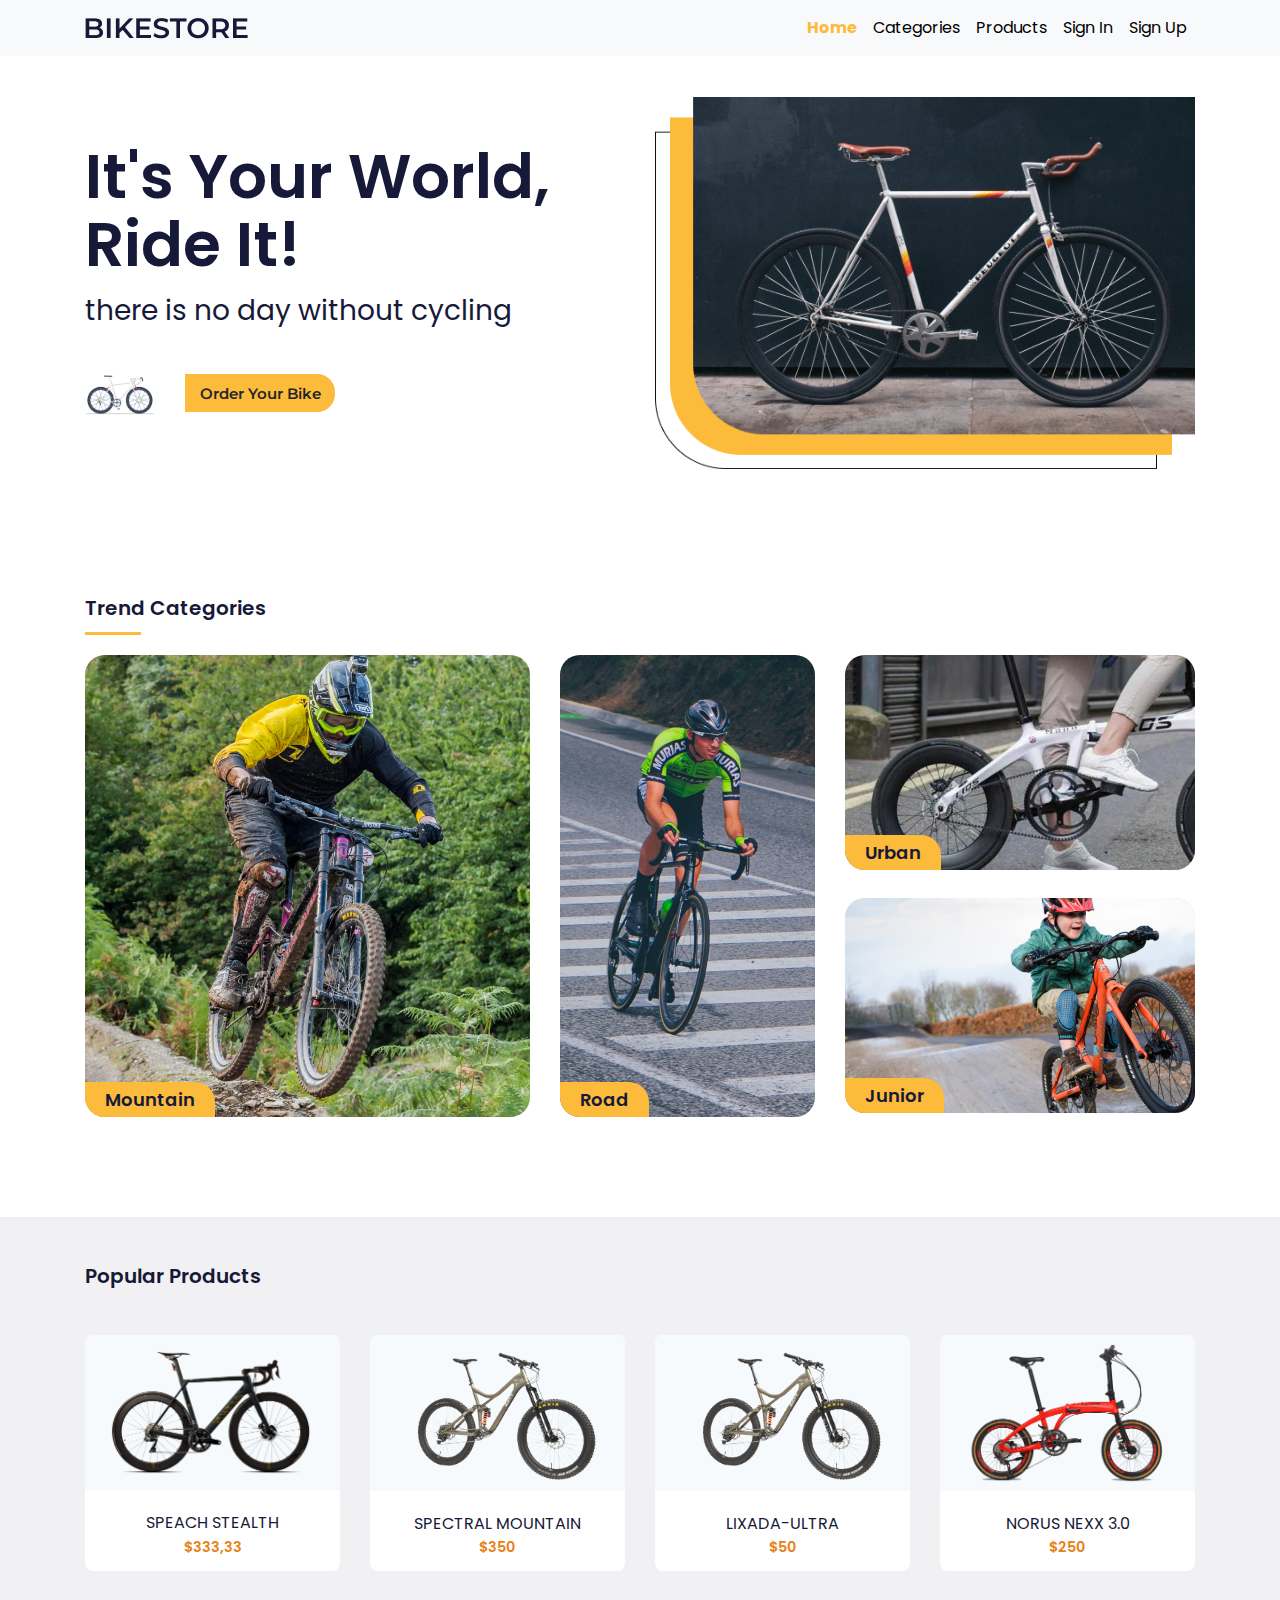
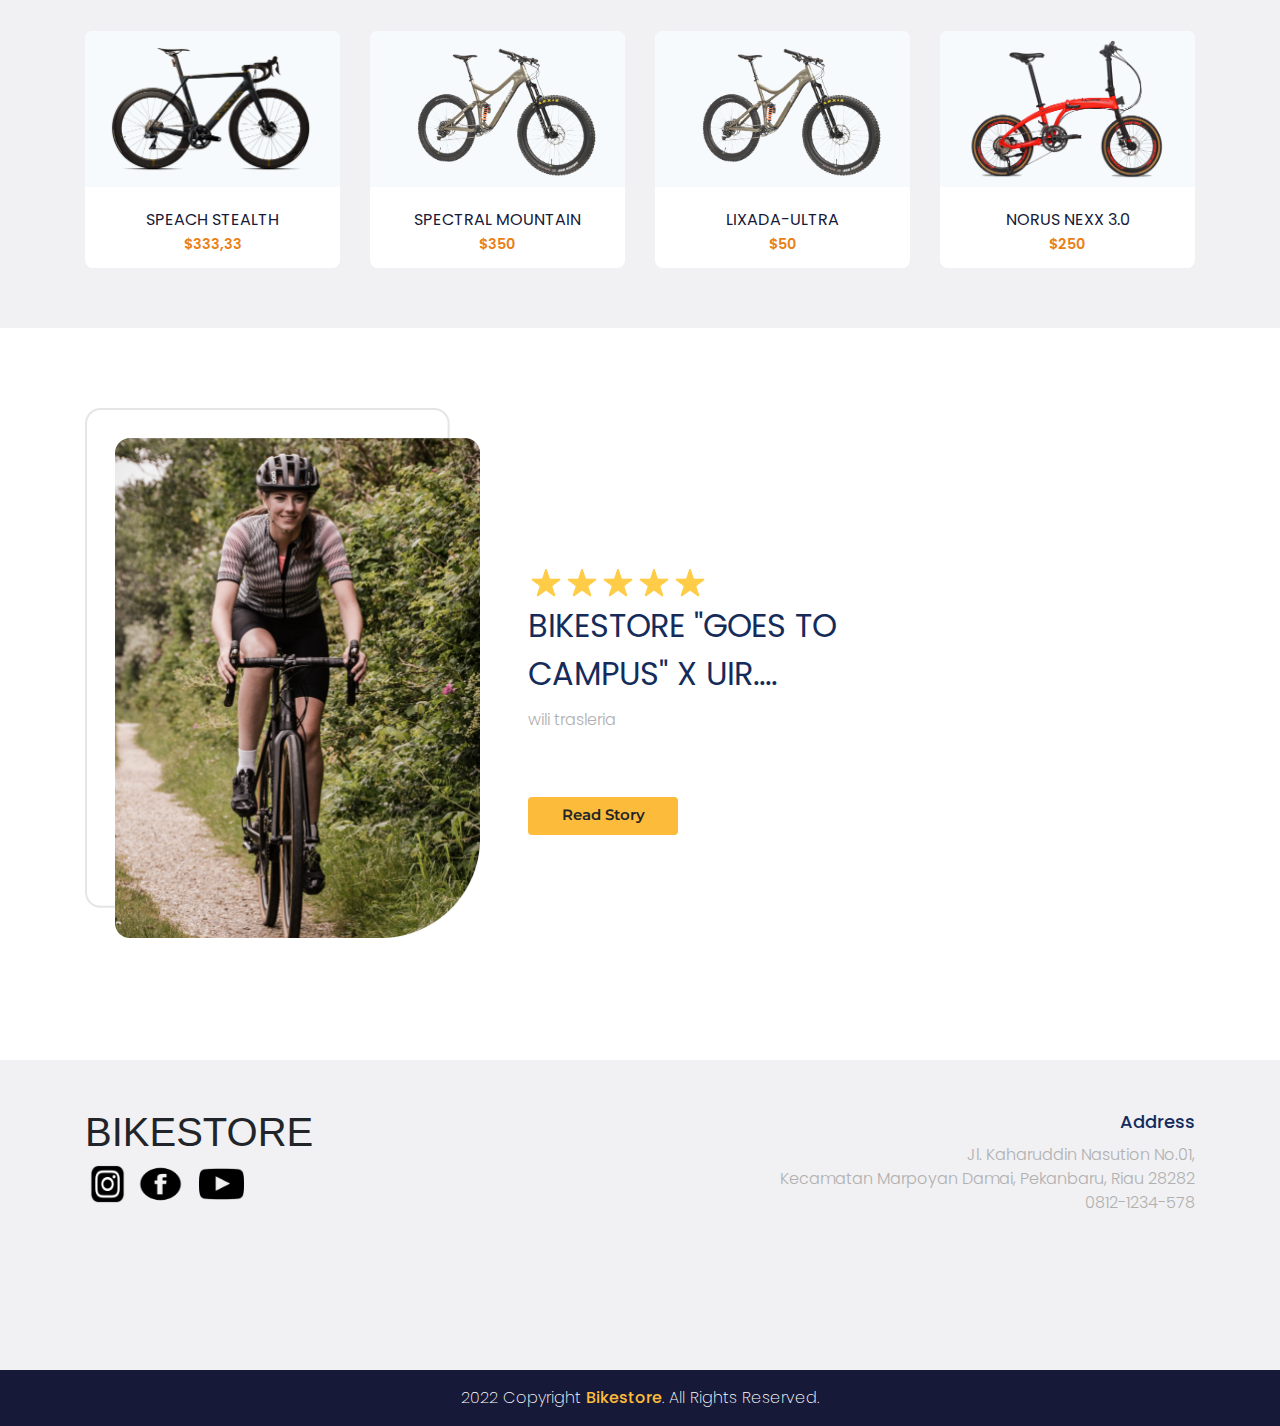
==== index.html @ 97cc5b8b "first commit" ====
<html lang="en">
<head>
    <meta charset="UTF-8">
    <meta http-equiv="X-UA-Compatible" content="IE=edge">
    <meta name="viewport" content="width=device-width, initial-scale=1.0">
    <link rel="stylesheet" href="frontend/libraries/bootstrap/css/bootstrap.css">
    <link href="https://fonts.googleapis.com/css2?family=Montserrat:wght@100;300;400;500;600;700;800&family=Poppins:wght@400;500;600;800&display=swap" rel="stylesheet">
    <link rel="stylesheet" href="frontend/styles/main.css">
    
    <title>Home</title>
</head>
<body>
  <header>
    <nav class="navbar navbar-expand-lg navbar-light fixed-top bg-light">
      <div class="container">
        <a class="navbar-brand" href="#">
          <img src="frontend/images/bikestore.png">
        </a>
        <button class="navbar-toggler" type="button" data-toggle="collapse" data-target="#navbarSupportedContent" aria-controls="navbarSupportedContent" aria-expanded="false" aria-label="Toggle navigation">
          <span class="navbar-toggler-icon"></span>
        </button>

        <div class="collapse navbar-collapse" id="navbarSupportedContent">
          <ul class="navbar-nav ml-auto">
            <li class="nav-item">
              <a class="nav-link active" href="#">Home</a>
            </li>
            <li class="nav-item">
              <a class="nav-link" href="#">Categories</a>
            </li>
            <li class="nav-item">
              <a class="nav-link" href="pages/detail.html">Products</a>
            </li>
            <li class="nav-item">
              <a class="nav-link" href="#">Sign In</a>
            </li>
            <li class="nav-item">
              <a class="nav-link" href="#">Sign Up</a>
            </li>
          </ul>
        </div>
      </div>
    </nav>
  </header>

  <!-- Hero Banner -->
  <section class="pt-5 hero-banner">
    <div class="container">
      <div class="row align-items-center">
        <div class="col-md-6 pr-5">
          <h1 class="mb-3">
            It's Your World, <br> Ride It!
          </h1>
          <p class="mb-5 w-100">
            there is no day without cycling
          </p>
          <img src="frontend/images/bicycle-logo.svg" alt="logo bikestore" class="banner-logo">
          <button class="btn btn-cta p-2">Order Your Bike</button>
        </div>
  
        <div class="col-md-6 pl-6 mt-5">
          <div>
            <img src="frontend/images/bannfer-full.png" alt="" class="img-fluid ">
            <!-- <img src="frontend/images/banner-frame.png" alt="" class="img-fluid position-absolute banner-img-frame">
            <img src="frontend/images/banner-frame-1.png" alt="" class="img-fluid position-absolute banner-img-frame-1"> -->
          </div>
        </div>
      </div>
    </div>
  </section>

  <!-- Trend Categories -->
  <section class="container categories">
    <div class="row">
      <div class="col-12">
        <div class="d-flex section-title">
          <h4>Trend</h4>
          <h4> &nbsp;Categories</h4>
        </div>
      </div>
    </div>
    <div class="row">
      <div class="col-6 col-md-5 component-categories d-block">
        <div class="tag">
          <span>Mountain</span>
        </div>
        <a href="pages/detail.html">
          <div class="categories-thumbnail">
            <div class="categories-image" style="background-image: url('frontend/images/categories-mountain.jpg');">
            </div>
          </div>
        </a>
      </div>
      <div class="col-6 col-md-3 component-categories d-block">
        <div class="tag">
          <span>Road</span>
        </div>
        <a href="pages/detail.html">
          <div class="categories-thumbnail">
            <div class="categories-image" style="background-image: url('frontend/images/categories-road.jpg');">

            </div>
          </div>
        </a>
        <!-- <div class="card">card</div> -->
      </div>
      <div class="col-12 col-md-4">
        <div class="row">
          <div class="col-12 col-md-12 component-categories d-block">
            <div class="tag">
              <span>Urban</span>
            </div>
            <a href="pages/detail.html">
              <div class="categories-thumbnail-small">
                <div class="categories-image" style="background-image: url('frontend/images/categories-urban.jpg');">
    
                </div>
              </div>
            </a>
          </div>
        </div>
        <div class="row mt-2">
          <div class="col-12 col-md-12 component-categories d-block">
            <div class="tag">
              <span>Junior</span>
            </div>
            <a href="pages/detail.html">
              <div class="categories-thumbnail-small">
                <div class="categories-image" style="background-image: url('frontend/images/categories-junior.jpg');">
    
                </div>
              </div>
            </a>
          </div>
        </div>
      </div>
    </div>
  </section>

  <!-- Popular Products -->
  <section class="popular-products">
    <div class="container">
      <div class="row">
        <div class="col-12">
          <h4 class="mb-5 mt-5">Popular Products</h4> 
        </div>
      </div>
      <div class="row">
        <div class="col-6 col-md-4 col-lg-3">
          <a href="pages/detail.html" class="component-products d-block"> 
            <div class="products-image mb-4">
              <img src="frontend/images/speach-stealth.png" alt="" class="w-100">
            </div>
            <div class="products-text mb-2">
              Speach Stealth
            </div>
            <div class="products-price">
              $333,33
            </div>
          </a>
        </div>
        <div class="col-6 col-md-4 col-lg-3">
          <a href="pages/detail.html" class="component-products d-block"> 
            <div class="products-image mb-4">
              <img src="frontend/images/spectral-mountain.png" alt="" class="w-100">
            </div>
            <div class="products-text mb-2">
              Spectral Mountain
            </div>
            <div class="products-price">
              $350
            </div>
          </a>
        </div>
        <div class="col-6 col-md-4 col-lg-3">
          <a href="pages/detail.html" class="component-products d-block"> 
            <div class="products-image mb-4">
              <img src="frontend/images/spectral-mountain.png" alt="" class="w-100">
            </div>
            <div class="products-text mb-2">
              lixada-ultra
            </div>
            <div class="products-price">
              $50
            </div>
          </a>
        </div>
        <div class="col-6 col-md-4 col-lg-3">
          <a href="pages/detail.html" class="component-products d-block"> 
            <div class="products-image mb-4">
              <img src="frontend/images/noriss.png" alt="" class="w-100">
            </div>
            <div class="products-text mb-2">
              Norus Nexx 3.0
            </div>
            <div class="products-price">
              $250
            </div>
          </a>
        </div>
        <div class="col-6 col-md-4 col-lg-3">
          <a href="pages/detail.html" class="component-products d-block"> 
            <div class="products-image mb-4">
              <img src="frontend/images/speach-stealth.png" alt="" class="w-100">
            </div>
            <div class="products-text mb-2">
              Speach Stealth
            </div>
            <div class="products-price">
              $333,33
            </div>
          </a>
        </div>
        <div class="col-6 col-md-4 col-lg-3">
          <a href="pages/detail.html" class="component-products d-block"> 
            <div class="products-image mb-4">
              <img src="frontend/images/spectral-mountain.png" alt="" class="w-100">
            </div>
            <div class="products-text mb-2">
              Spectral Mountain
            </div>
            <div class="products-price">
              $350
            </div>
          </a>
        </div>
        <div class="col-6 col-md-4 col-lg-3">
          <a href="pages/detail.html" class="component-products d-block"> 
            <div class="products-image mb-4">
              <img src="frontend/images/spectral-mountain.png" alt="" class="w-100">
            </div>
            <div class="products-text mb-2">
              lixada-ultra
            </div>
            <div class="products-price">
              $50
            </div>
          </a>
        </div>
        <div class="col-6 col-md-4 col-lg-3">
          <a href="pages/detail.html" class="component-products d-block"> 
            <div class="products-image mb-4">
              <img src="frontend/images/noriss.png" alt="" class="w-100">
            </div>
            <div class="products-text mb-2">
              Norus Nexx 3.0
            </div>
            <div class="products-price">
              $250
            </div>
          </a>
        </div>
      </div>
    </div>
  </section>

  <!-- Testimonial -->
  <section class="testimonial">
    <div class="container">
      <div class="row align-items-center">
        <div class="col-auto">
          <div class="testimonial-hero">
            <img src="frontend/images/testimonial-hero.png" alt="Testimonial" class="position-absolute testimonial-hero-image">
            <img src="frontend/images/testimonial-frame.png" alt="Testimonial" class="testimonial-frame">
          </div>
        </div>
        <div class="colfa-rotate-180 col-md-4 ml-5">
          <div class="stars align-items-center">
            <img src="frontend/images/stars.png" alt="">
          </div>
          <h2 class="testimonial-text">BIKESTORE "GOES TO CAMPUS" X UIR....</h2>
          <p class="testimonial-name
          ">wili trasleria</p>
          
          <a href="#" class="btn btn-testimonial mt-5">
            Read Story
          </a>
        </div>
      </div>
    </div><br><br><br>
  </section>

  <!-- Footer -->
  <div class="footer">
    <div class="container">
      <div class="row">
        <div class="col-6">
          <h1 class="mt-5 text-uppercase">Bikestore</h1>
          <div class="d-flex flex-row">
            <a href="https://mail.google.com/mail/u/0/#inbox">
              <img src="frontend/images/icon-ig.png">
            </a>
            <img src="frontend/images/icon-fb.png"  class="ml-2">
            <img src="frontend/images/icon-youtube.png"  class="ml-3">
          </div>
        </div>
        <div class="col-6">
          <div class="footer-tag mt-5">
            <h3>Address</h3>
            <p>Jl. Kaharuddin Nasution No.01, <br>
              Kecamatan Marpoyan Damai, Pekanbaru, Riau 28282 <br>0812-1234-578
            </p>
          </div>
        </div>
      </div>
    </div>
  </div>

  <footer>
    <div class="container">
      <div class="row">
        <div class="col-12 text-center">
          <p class="pt-3">
            2022 Copyright <a href="#">Bikestore</a>. All Rights Reserved.
          </p>
        </div>
      </div>
    </div>
  </footer> 


  <script src="frontend/libraries/jquery-3.6.0.min.js"></script>
  <script src="frontend/libraries/bootstrap/js/bootstrap.js"></script>
</body>
</html>
---- frontend/styles/main.css ----
header {
    border-bottom: 1px solid #e9ecef;
    width: 100%;
    position: relative;
}

.navbar-brand img {
    max-height: 80px;
}

.nav-item {
    font-family: 'poppins', sans-serif;
    font-weight: 400;
}

.nav-item.active {
    font-family: 'poppins', sans-serif;
    font-weight: 600;
    color: #FCBB3A !important;
}

ul li a {
    color: #000000 !important;
}

ul li a:hover {
    color: #FCBB3A !important;
}

.nav-item .nav-link.active {
    font-weight: bold;
    color: #FCBB3A !important;
}

/* Hero Banner */
section.hero-banner {
    margin-bottom: 8rem;
}

section h1 {
    font-size: 62px;
    font-style: normal;
    font-family: 'Poppins';
    font-weight: 600;
    line-height: 110%;
    color: #171938;
    
}

section h4 {
    font-family: 'Poppins';
    font-style: normal;
    font-weight: 600;
    font-size: 20px;
    line-height: 110%;
    color: #171938;
}

section p {
    font-family: 'Poppins';
    font-style: normal;
    font-weight: 400;
    font-size: 28px;
    line-height: 110%;
    color: #171938;
}

section .btn-cta {
    background-color: #FCBB3A;
    font-family: 'Montserrat', sans-serif;
    font-weight: 600;
    font-size: 15px;

    position: absolute;
    width: 150px;
    height: 38px;
    left: 115px;
    border-radius: 0px 18px 18px 0px;
}

section .btn-cta:hover {
    background-color: #fca800;
}

section .banner-logo {
    position:absolute ;
    width: 70px;
}

section .banner-img {
    margin: -110px 0 0 0;
    
    max-width: 480px;
}
section .banner-img-frame {
    margin: -90px 0 0 40px;
    z-index: 1;
    max-width: 480px;
}
section .banner-img-frame-1 {
    margin: -70px 0 0 20px;
    max-width: 480px;
}

.card {
    height: 100%;
}

.section-title {
    border-bottom: 3px solid #FCBB3A;
    padding-bottom: 5px;
    width: 5%;
    margin-bottom: 20px;
}

/* Categories */
section.categories {
    margin-bottom: 5rem;
}

.component-categories {
    margin-bottom: 20px;
}

.component-categories:hover {
    text-decoration: none;
}

.tag {
    z-index: 3;
    background-color: #FCBB3A;
    padding: .25rem 1.25rem;
    position: absolute;
    bottom: 0;
    left: 15px;
    color: white;
    min-height: 30px;
    border-radius: 0px 20px;
    
}

.tag span {
    font-family: 'Poppins';
    font-style: normal;
    font-weight: 600;
    font-size: 18px;
    color: #171938;
}

.categories-thumbnail {
    width: 100%;
    height: 462px;
    border-radius: 20px;
    overflow: hidden;
    position: relative;
    z-index: 1;
}

.categories-thumbnail:hover .categories-image {
    transform: scale(1.1);
}

.categories-thumbnail-small {
    width: 100%;
    height: 215px;
    border-radius: 20px;
    overflow: hidden;
    position: relative;
    z-index: 1;
}

.categories-thumbnail-small:hover .categories-image {
    transform: scale(1.1);
}

.categories-image {
    width: 100%;
    height: 100%;

    background-color: #ddd;
    background-position: center;
    background-size: cover;
    background-repeat: no-repeat;

    transition: all 0.3s ease;
}

/* Products */
section.popular-products {
    margin-bottom: 5rem;
    background-color: rgba(23, 25, 56, 0.06);
}

.component-products {
    margin-bottom: 20px;
    background: #ffffff;
    border-radius: 8px;
    border: #000000;
    transition: all 0.2s ease-in-out;
    padding-bottom: 15px;
    margin-bottom: 60px;
}

.component-products:hover {
    text-decoration: none;
    transform: scale(1.1);
}

.products-image {
    padding: 0.5rem;

    border-radius: 8px 8px 0px 0px;
    background: #F6FAFD;
    background-position: center;
    background-size: cover;
    background-repeat: no-repeat;

    transition: all 0.3s ease;
}

.products-text {
    font-family: 'Poppins';
    font-style: normal;
    text-transform: uppercase;
    font-weight: 400;
    font-size: 1rem;
    line-height: 110%;
    text-align: center;
    color: #171938;
}

.products-price {
    font-family: 'Poppins';
    font-style: normal;
    font-weight: 600;
    font-size: 0.9rem;
    line-height: 110%;
    text-align: center;
    color: #E98015;
}

/* Testimonial */
.testimonial {
    margin-bottom: 5rem;
}

.testimonial-hero-image {
    z-index: 1;  
    margin: 30px 0px 0px 30px;
    width: 365px;
    height: 500px;
}

.testimonial-frame {
    width: 365px;
    height: 500px;
}

.stars img{
    width: 180px;
}

.testimonial-text {
    font-family: 'Poppins';
    font-style: normal;
    font-weight: 400;
    font-size: 32px;
    line-height: 48px;

    color: #152C5B;
}

.testimonial-name {
    font-family: 'Poppins';
    font-style: normal;
    font-weight: 300;
    font-size: 16px;
    line-height: 27px;
    color: #B0B0B0;
}

.btn-testimonial {
    background-color: #FCBB3A;
    font-family: 'Montserrat', sans-serif;
    font-weight: 600;
    font-size: 15px;

    position: absolute;
    width: 150px;
    height: 38px;
    border-radius: 4px;
}

.btn-testimonial:hover {7
    box-shadow: 0px 8px 15px rgba(50, 82, 223, 0.3);
    border-radius: 4px;
}

/* Footer */
.footer {
    height: 310px;
    background-color: rgba(23, 25, 56, 0.06);
}

.footer img {
    width: 45px;
    height: 40px;
}

.footer-tag {
    text-align: right;
}

.footer-tag h3 {
    font-family: 'Poppins';
    font-style: normal;
    font-weight: 500;
    font-size: 18px;
    line-height: 27px;
    text-align: right;

    color: #152C5B;
}

.footer-tag p {
    font-family: 'Poppins';
    font-style: normal;
    font-weight: 300;
    font-size: 16px;
    line-height: 24px;
    text-align: right;

    color: #B0B0B0;
}

.footer-copyright {
    background-color: #171938;
    text-align: center;
    padding-top: 5px;
    padding-bottom: 5px;

}

footer {
    background-color: #171938;
}

footer p {
    font-family: 'Poppins';
    font-style: normal;
    font-weight: 200;
    font-size: 16px;
    line-height: 24px;
    color: #FFFFFF;
    
}

footer p a{
    font-weight: 500;
    color: #FCBB3A;
    transition: all 0.2s ease-in-out;
}

footer p a:hover{
    text-decoration: none;
    font-weight: 500;
    color: #f8a90b;
    transform: scale(1.1);
}

/* Breadcrumb */
.bike-breadcrumbs .breadcrumb{
    background: transparent;
    padding: 0;
    padding-top: 10px;
    padding-bottom: 10px;
    margin-top: 10px;
    font-family: 'poppins', sans-serif;
}

.breadcrumb-item + .breadcrumb-item::before {
    padding-left: 1.5rem;
    padding-right: 1.5rem;
}

.breadcrumb-item a{
    font-weight: 500;
    color: #C4C4C4;
}

.breadcrumb-item.active{
    font-weight: 500;
    color: #171938;
}

.xzoom-container {
    display: block;
}

.xzoom-container .xzoom {
    width: 100%;
    border-radius: 20px;
}

.xzoom-gallery {
    border-radius: 10px;
}

.bike-heading {
    margin-top: 50px;
}

.bike-heading h1{
    font-family: 'Poppins';
    font-style: normal;
    font-weight: 500;
    font-size: 20px;
    line-height: 30px;
    color: #152C5B;
}

.bike-heading p{
    font-family: 'Poppins';
    font-style: normal;
    font-weight: 300;
    font-size: 16px;
    line-height: 170%;
    color: #B0B0B0;

}

.bike-heading .card {
    border: 1px solid #E5E5E5;
    border-radius: 15px;
}

.bike-heading .booking-title {
    font-weight: 500;
    font-size: 20px;
    color: #152C5B;
}

.bike-heading .booking-price {
    font-weight: 500;
    font-size: 36px;
    color: #1ABC9C;
}

.bike-heading .subtitle {
    color: #152C5B;
    font-weight: 400;
    margin-top: 12px;
}

.bike-heading .input-number .input-group{
    background-color: white;
}

.bike-heading .input-group-text{
    border: 0;
    cursor: pointer;
    color: white;
    padding: 0;
    border-radius: 4px !important;
    font-size: 24px;
    width: 40px;
    height: 40px;
    display: flex;
    justify-content: center;
    user-select: none;
}

.bike-heading .input-group-text.minus{
    background-color: #E74C3C;
}

.bike-heading .input-group-text.plus{
    background-color: #1ABC9C;
}

.bike-heading .input-group .form-control{
    border: 1;
    border-radius: 0;
    outline: 0;
    box-shadow: none;
    background-color: #F5F6F8;
    padding-top: 0.575rem;
    padding-bottom: 0.575rem;
    text-align: center;
}

.bike-heading .btn-booking {
    background-color: #3252DF;
    border-radius: 4px;
}

.bike-heading .btn-booking:hover {
    background-color: #142fa7;
    box-shadow: 0px 8px 15px rgba(50, 82, 223, 0.3);
}

.booking-page-1{
    margin-bottom: 160px;
}

.stepper {
    margin-top: 61px;
    margin-bottom: 44px;
}

.title-booking {
    color: #152C5B;
    font-weight: 600;
    font-size: 36px;
}

.subtitle-booking {
    color: #B0B0B0;
    font-weight: 300;
    font-size: 18px;
}

.brand-book {
    font-weight: 400;
    font-size: 20px;
    padding-left: 10px;
    color: #152C5B;
}
.price-book {
    font-weight: 300;
    font-size: 20px;
    padding-left: 60px;
    color: #152C5B;
}

.form-booking label{
    margin-top: 20px;
    font-weight: 500;
    font-size: 16px;
    color: #152C5B;
}

.form-booking .input-group {
    background-color: white;
}

.form-booking .input-group .form-control{
    border: 0;
    background: #F5F6F8;
    border-radius: 10px;
    outline: 0;
    box-shadow: none;
    padding-top: 0.575rem;
    padding-bottom: 0.575rem;
}
.form-booking .input-group .custom-file .custom-file-input{
    border: 0;
    background: #F5F6F8;
    border-radius: 10px;
    outline: 0;
    box-shadow: none;
    padding-top: 0.575rem;
    padding-bottom: 0.575rem;
}

.form-booking .input-group .form-control::placeholder{
    background: #F5F6F8;
}

.btn-continue-booking {
    border: 0;
    color: #000000;
    background: #FCBB3A;
    border-radius: 5px;
}
.btn-continue-booking:hover {
    color: #000000;
    background: #f0aa1e;
    box-shadow: 0px 8px 15px rgba(0, 0, 0, 0.25);
}

.btn-cancel-booking {
    margin-top: 5px;
    border: 0;
    color: #B3B3B3;
    background: #F5F6F8;
    border-radius: 5px;
}
.btn-cancel-booking:hover {
    color: #000000;
    background: #cdcdcd;
    box-shadow: 0px 8px 15px rgba(0, 0, 0, 0.25);
}
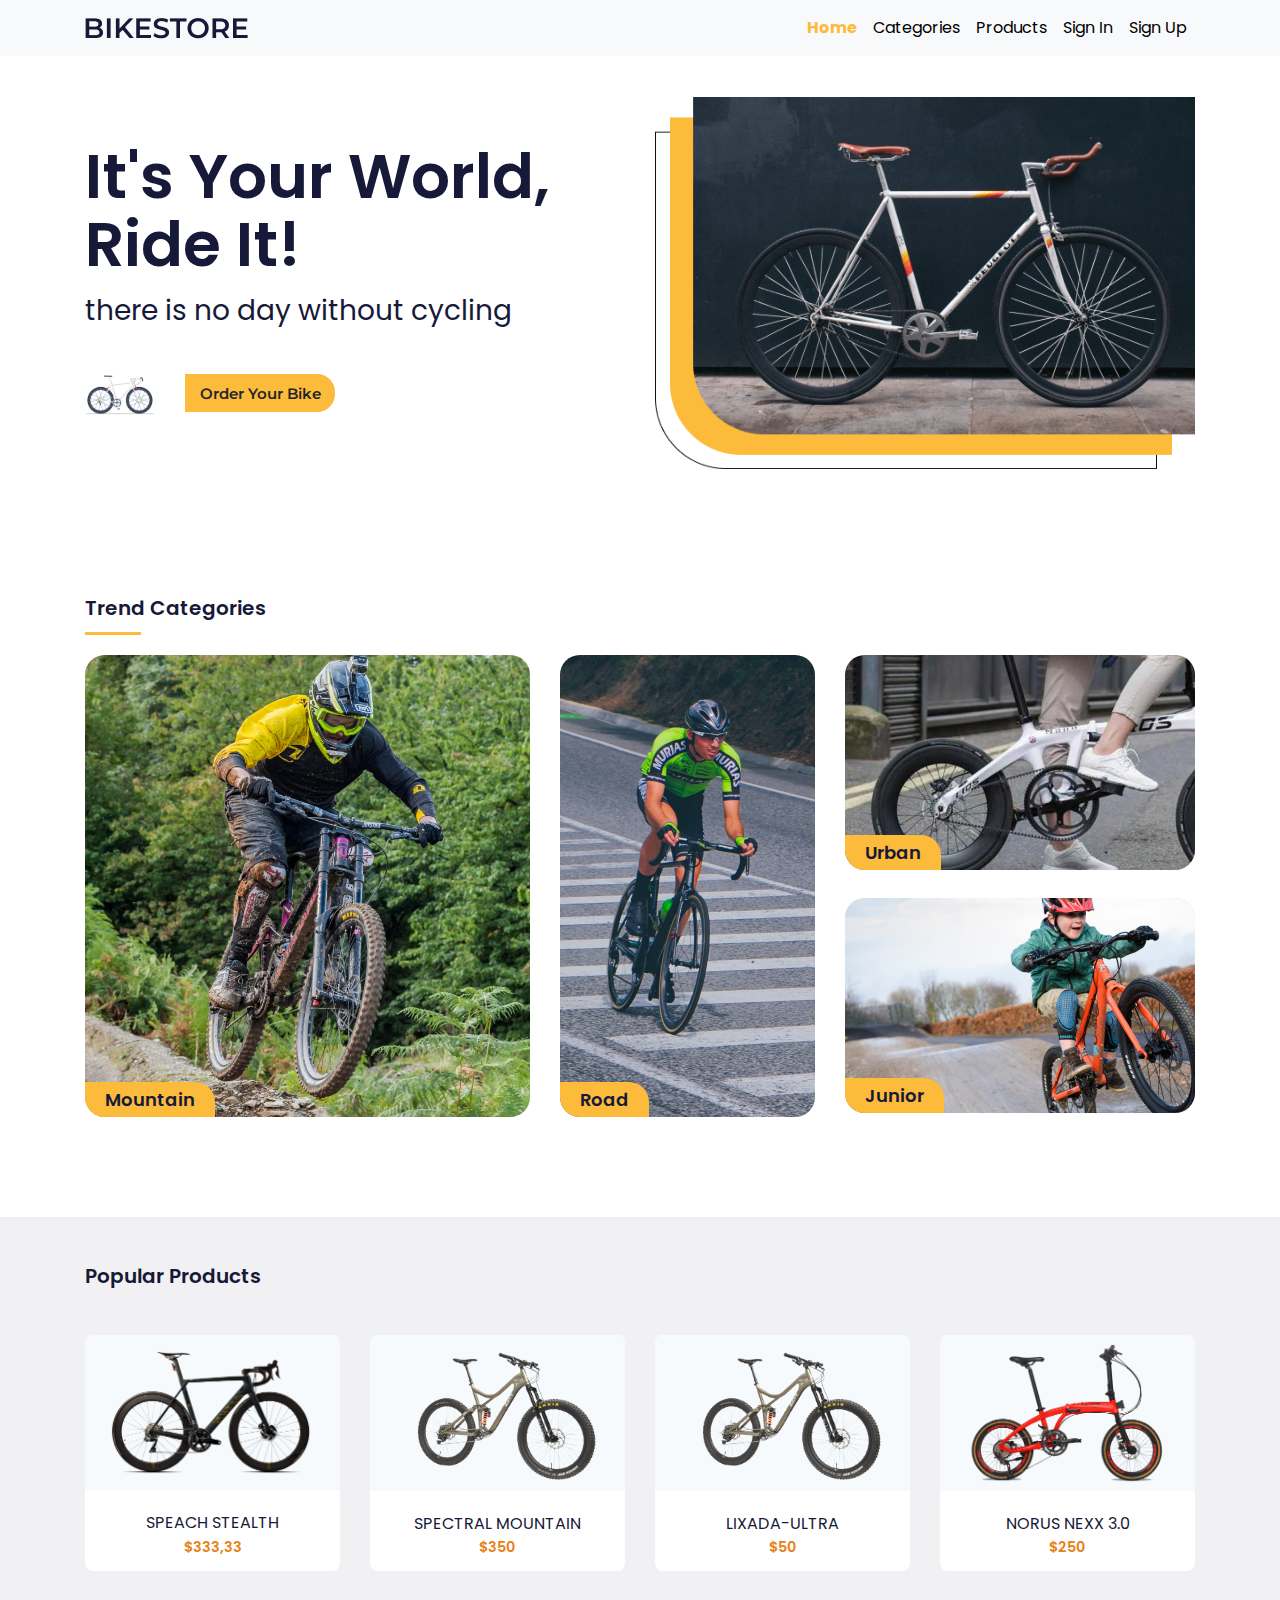
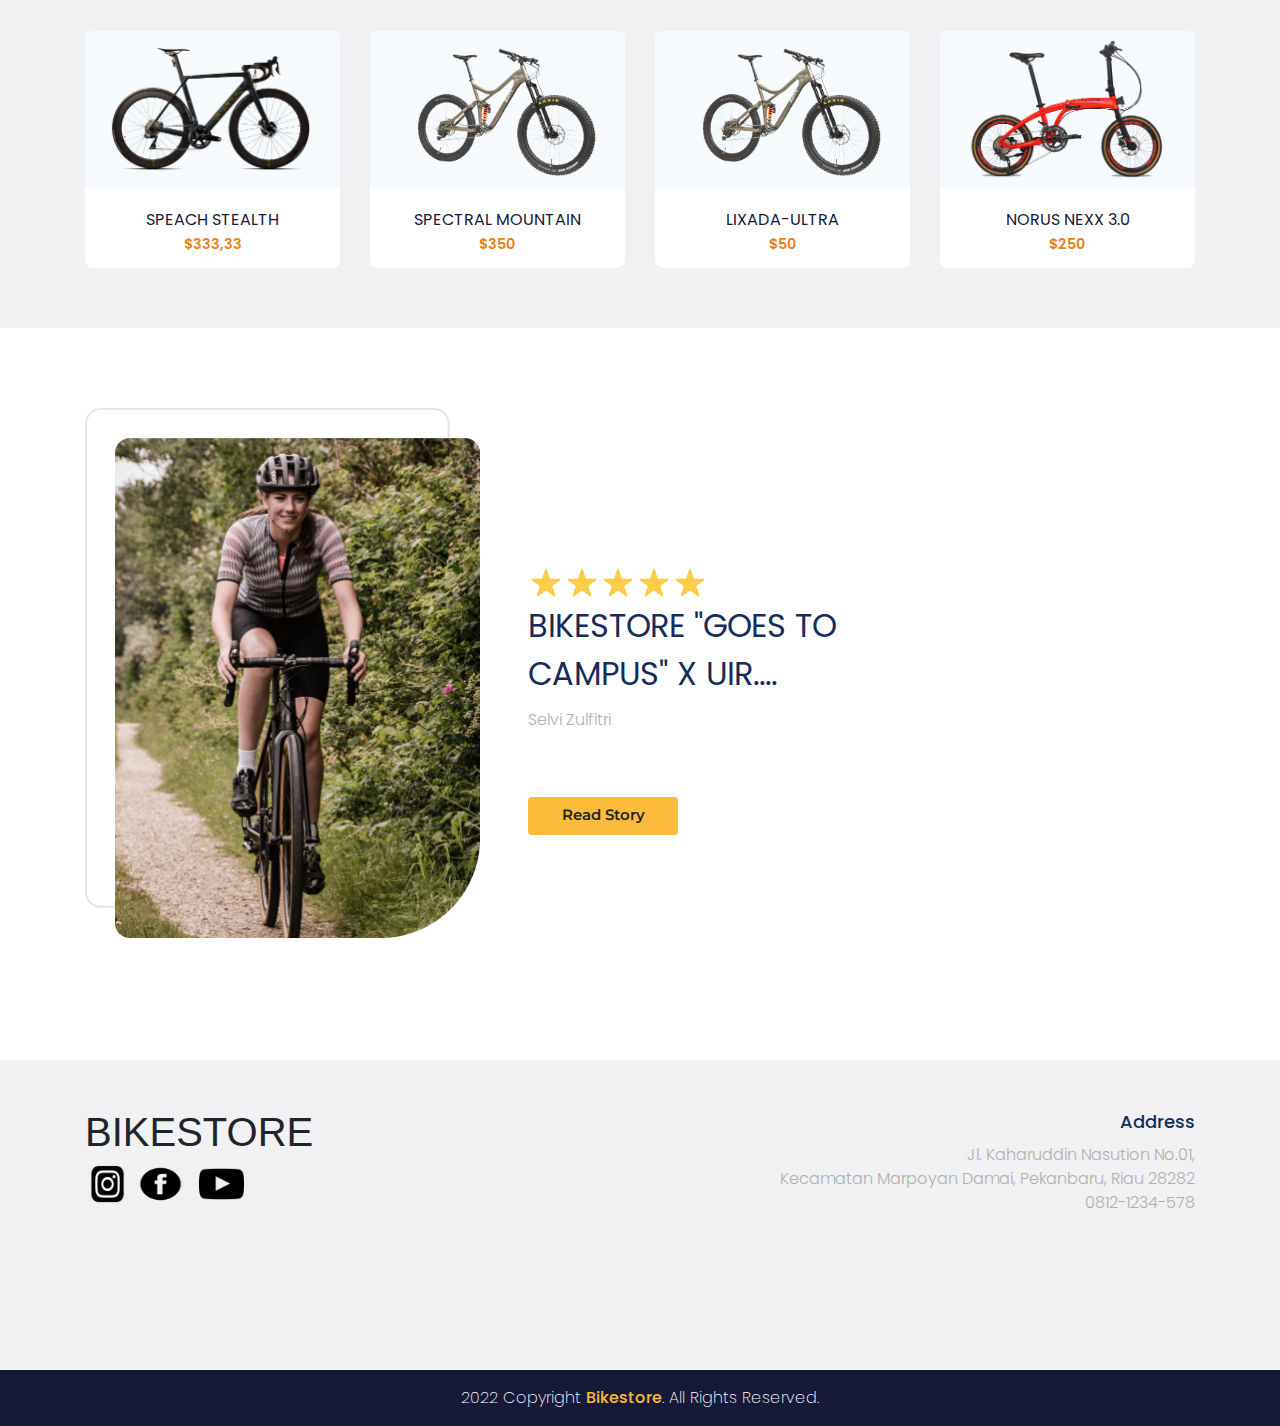
==== commit c9154086: "first commit" ====
--- a/index.html
+++ b/index.html
@@ -270,7 +270,7 @@
           </div>
           <h2 class="testimonial-text">BIKESTORE "GOES TO CAMPUS" X UIR....</h2>
           <p class="testimonial-name
-          ">wili trasleria</p>
+          ">Selvi Zulfitri</p>
           
           <a href="#" class="btn btn-testimonial mt-5">
             Read Story
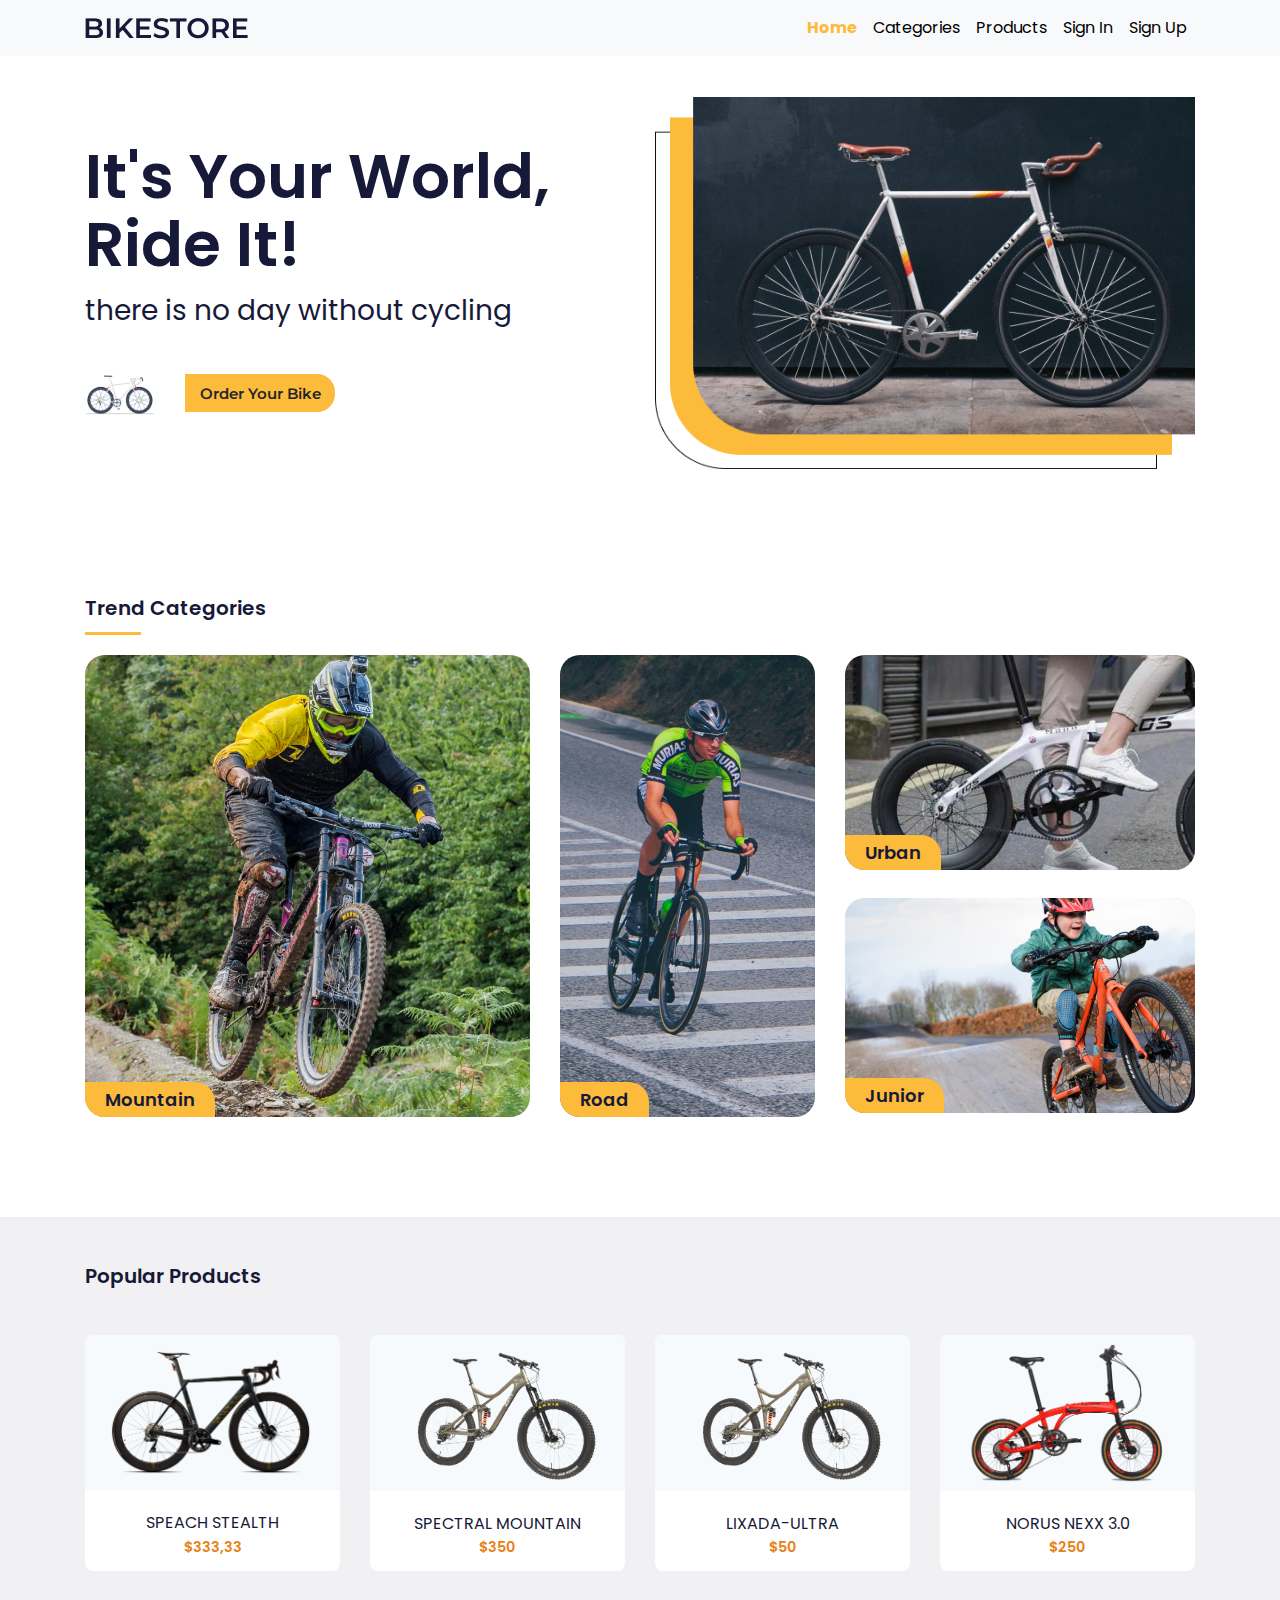
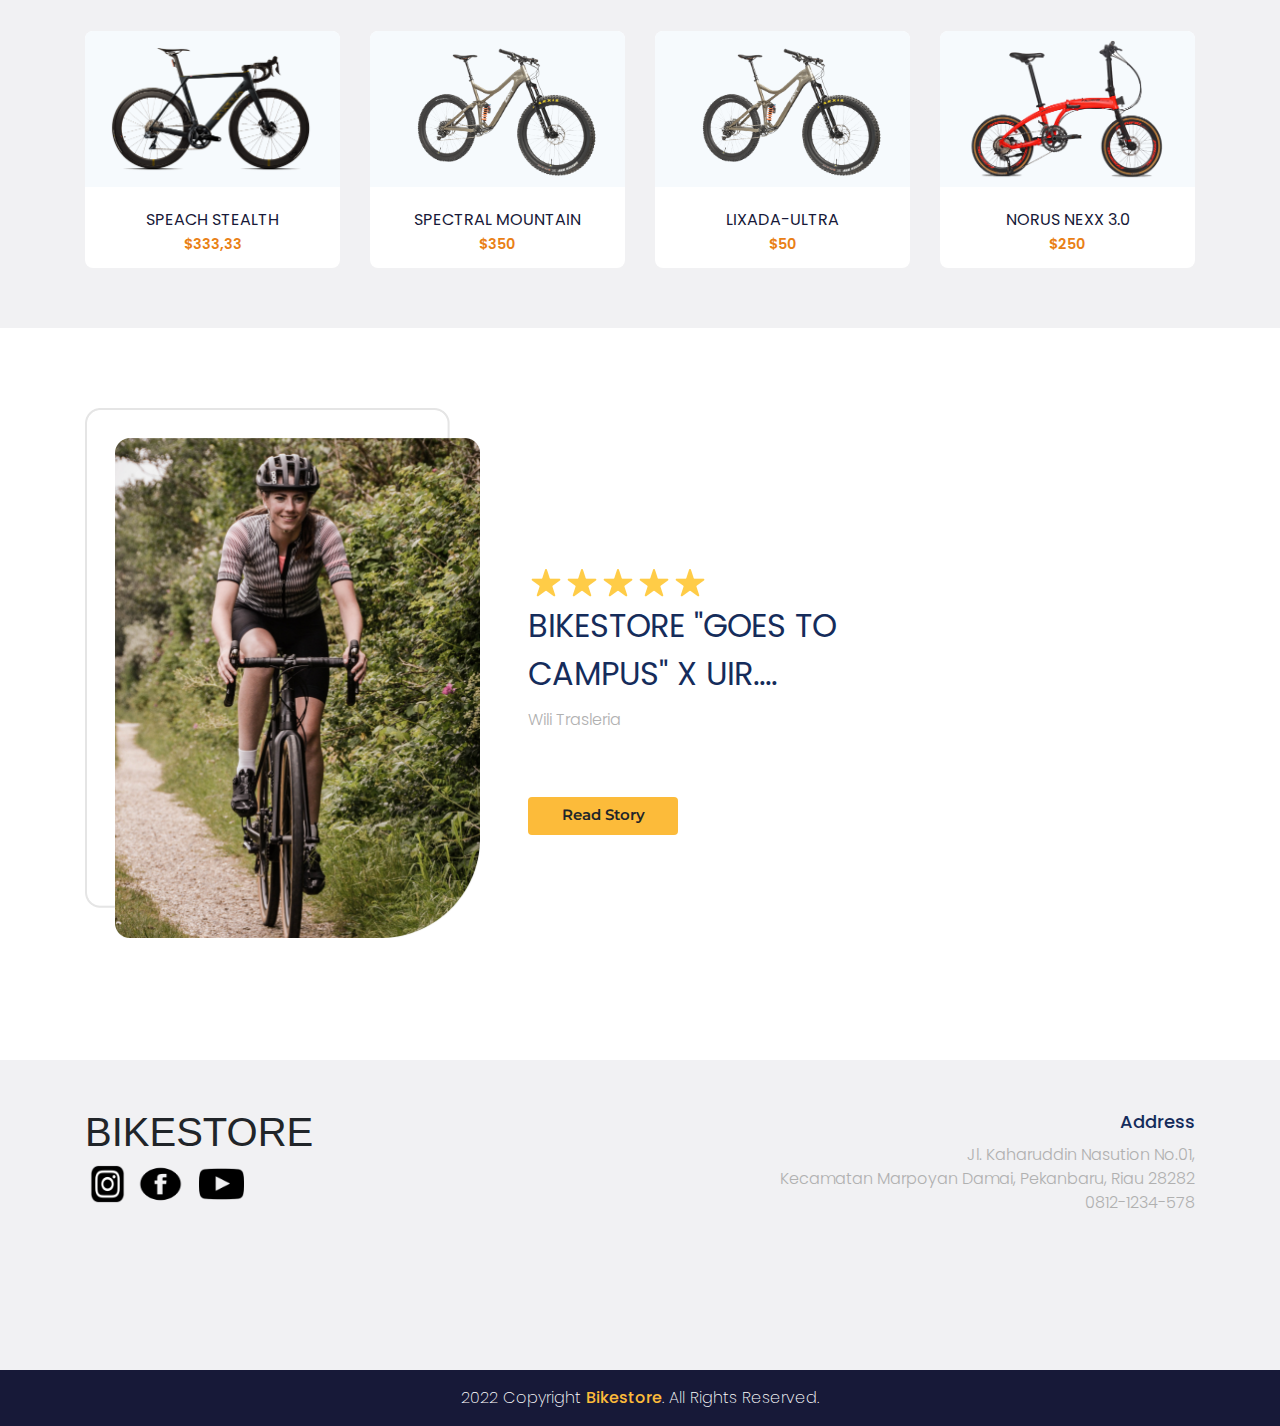
==== commit f5480628: "Update index.html" ====
--- a/index.html
+++ b/index.html
@@ -270,7 +270,7 @@
           </div>
           <h2 class="testimonial-text">BIKESTORE "GOES TO CAMPUS" X UIR....</h2>
           <p class="testimonial-name
-          ">Selvi Zulfitri</p>
+          ">Wili Trasleria</p>
           
           <a href="#" class="btn btn-testimonial mt-5">
             Read Story
@@ -322,4 +322,4 @@
   <script src="frontend/libraries/jquery-3.6.0.min.js"></script>
   <script src="frontend/libraries/bootstrap/js/bootstrap.js"></script>
 </body>
-</html>+</html>
